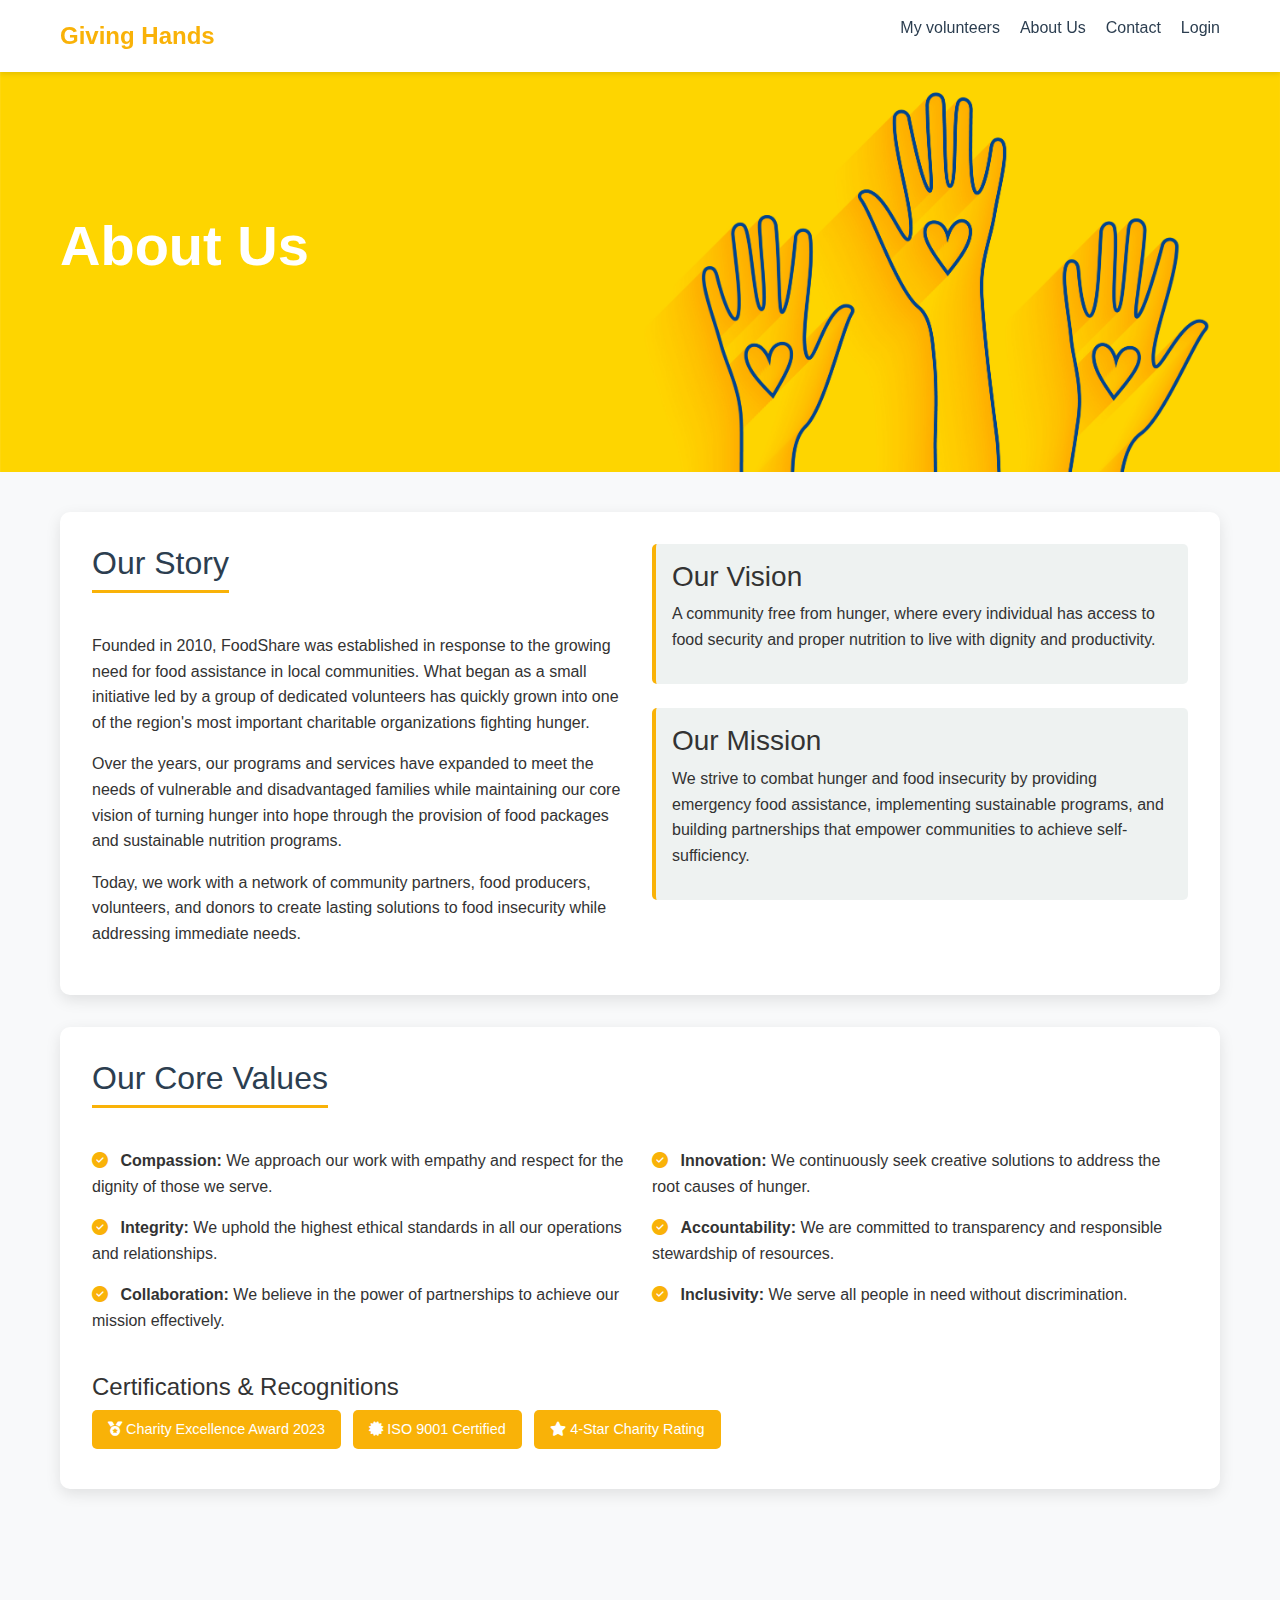
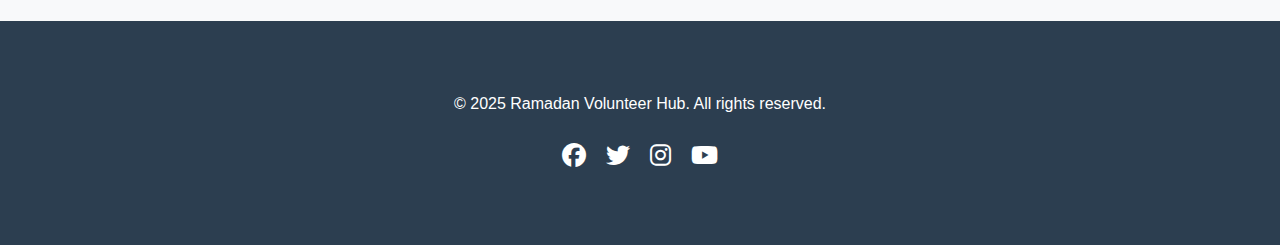
==== views/aboutus.html @ 97ccca8a "Merge branch 'YanalThaer:main' into main" ====
<!DOCTYPE html>
<html lang="en">
<head>
  <meta charset="UTF-8">
  <meta name="viewport" content="width=device-width, initial-scale=1.0">
  <title>About Us - Turning Hunger Into Hope</title>
  <link href="https://cdnjs.cloudflare.com/ajax/libs/bootstrap/5.3.0/css/bootstrap.min.css" rel="stylesheet">
  <link href="https://cdnjs.cloudflare.com/ajax/libs/font-awesome/6.4.0/css/all.min.css" rel="stylesheet">
  <link rel="stylesheet" href="../css/about-style.css">
  <link rel="stylesheet" href="../css/style.css">
  <style>
    
    
  </style>
</head>
<body>


  <nav>
    <div class="nav-container">
        <div class="logo"><a href="../index.html" style="text-decoration: none; color: #F9B208;">Giving Hands</a></div>
        <ul class="nav-links">
            <li><a href="#opportunities">My volunteers</a></li>               
            <li><a href="../views/aboutus.html">About Us</a></li>
            <li><a href="../views/contact-us.html">Contact</a></li>
            <li><a href="../views/login.html">Login</a></li>
        </ul>
    </div>
</nav>

  <!-- Page Header -->
  <header class="page-header"style="background-image: url(../images/tree1.jpg);">
    <div class="container text-center" >
      <h1 class="display-4"style="font-weight:700;text-align:left;">About Us</h1>
    </div>
  </header>

  <!-- Main Content -->
  <div class="container">
    <!-- About Us Section -->
    <section class="about-section">
      <div class="row">
        <div class="col-md-6">
          <h2 class="section-title">Our Story</h2>
          <p>Founded in 2010, FoodShare was established in response to the growing need for food assistance in local communities. What began as a small initiative led by a group of dedicated volunteers has quickly grown into one of the region's most important charitable organizations fighting hunger.</p>
          <p>Over the years, our programs and services have expanded to meet the needs of vulnerable and disadvantaged families while maintaining our core vision of turning hunger into hope through the provision of food packages and sustainable nutrition programs.</p>
          <p>Today, we work with a network of community partners, food producers, volunteers, and donors to create lasting solutions to food insecurity while addressing immediate needs.</p>
        </div>
        <div class="col-md-6">
          <div class="mission-card mb-4">
            <h3>Our Vision</h3>
            <p>A community free from hunger, where every individual has access to food security and proper nutrition to live with dignity and productivity.</p>
          </div>
          <div class="mission-card">
            <h3>Our Mission</h3>
            <p>We strive to combat hunger and food insecurity by providing emergency food assistance, implementing sustainable programs, and building partnerships that empower communities to achieve self-sufficiency.</p>
          </div>
        </div>
      </div>
    </section>

    <!-- Our Values -->
    <section class="about-section">
      <h2 class="section-title">Our Core Values</h2>
      <div class="row">
        <div class="col-md-6">
          <ul class="list-unstyled values-list">
            <li><i class="fas fa-check-circle"></i> <strong>Compassion:</strong> We approach our work with empathy and respect for the dignity of those we serve.</li>
            <li><i class="fas fa-check-circle"></i> <strong>Integrity:</strong> We uphold the highest ethical standards in all our operations and relationships.</li>
            <li><i class="fas fa-check-circle"></i> <strong>Collaboration:</strong> We believe in the power of partnerships to achieve our mission effectively.</li>
          </ul>
        </div>
        <div class="col-md-6">
          <ul class="list-unstyled values-list">
            <li><i class="fas fa-check-circle"></i> <strong>Innovation:</strong> We continuously seek creative solutions to address the root causes of hunger.</li>
            <li><i class="fas fa-check-circle"></i> <strong>Accountability:</strong> We are committed to transparency and responsible stewardship of resources.</li>
            <li><i class="fas fa-check-circle"></i> <strong>Inclusivity:</strong> We serve all people in need without discrimination.</li>
          </ul>
        </div>
      </div>
      <div class="mt-4">
        <h4>Certifications & Recognitions</h4>
        <div>
          <span class="certificate-badge"><i class="fas fa-medal"></i> Charity Excellence Award 2023</span>
          <span class="certificate-badge"><i class="fas fa-certificate"></i> ISO 9001 Certified</span>
          <span class="certificate-badge"><i class="fas fa-star"></i> 4-Star Charity Rating</span>
        </div>
      </div>
    </section>
  </div>

  <footer>
    <div class="container">
        <p>&copy; 2025 Ramadan Volunteer Hub. All rights reserved.</p>
        <div class="social-links">
            <a href="#"><i class="fab fa-facebook"></i></a>
            <a href="#"><i class="fab fa-twitter"></i></a>
            <a href="#"><i class="fab fa-instagram"></i></a>
            <a href="#"><i class="fab fa-youtube"></i></a>
        </div>
    </div>
</footer>
</body>
</html>
---- css/about-style.css ----
:root {
  --primary: #2C3E50;
  --secondary: #5C8374;
  --accent: #F9B208;
  --background: #F8F9FA;
  --text: #333;
  --light: #fff;
}

body {
  background-color: var(--background);
  color: var(--text);
  font-family: 'Segoe UI', Tahoma, Geneva, Verdana, sans-serif;
}



header {
background: linear-gradient(rgba(0, 0, 0, 0.7), rgba(0, 0, 0, 0.7)), url('mosque-bg.jpg');
background-size: cover;
background-position: center;
color: var(--light);
text-align: center;
padding: 100px 20px;
}

.countdown-container {
background-color: var(--primary);
border-radius: 10px;
padding: 20px;
width: 80%;
max-width: 800px;
margin: -50px auto 0;
position: relative;
box-shadow: 0 5px 15px rgba(0, 0, 0, 0.1);
}

.countdown {
display: flex;
justify-content: space-around;
}

.countdown-item {
text-align: center;
}

.countdown-item span {
font-size: 2rem;
font-weight: bold;
}

nav {
background-color: var(--light);
box-shadow: 0 2px 5px rgba(0, 0, 0, 0.1);
position: sticky;
top: 0;
z-index: 100;
}

.nav-container {
display: flex;
justify-content: space-between;
align-items: center;
max-width: 1200px;
margin: 0 auto;
padding: 15px 20px;
}

.logo {
font-size: 1.5rem;
font-weight: bold;
color: var(--primary);
}

.nav-links {
display: flex;
list-style: none;
}

.nav-links li {
margin-left: 20px;
}

.nav-links a {
text-decoration: none;
color: var(--primary);
font-weight: 500;
transition: color 0.3s;
}

.nav-links a:hover {
color: var(--accent);
}

.page-header::before {
  content: "";
  position: absolute;
  top: 0;
  left: 0;
  width: 100%;
  height: 100%;
  background: url('/api/placeholder/1600/400') center/cover no-repeat;
  opacity: 0.2;
  z-index: 0;
}

.page-header h1 {
  position: relative;
  z-index: 1;
}

.section-title {
  color: var(--primary);
  border-bottom: 3px solid var(--accent);
  display: inline-block;
  padding-bottom: 0.5rem;
  margin-bottom: 1.5rem;
}

.about-section {
  background-color: var(--light);
  border-radius: 10px;
  padding: 2rem;
  box-shadow: 0 5px 15px rgba(0,0,0,0.1);
  margin-bottom: 2rem;
}

.mission-card {
  border-left: 4px solid var(--accent);
  padding: 1rem;
  margin-bottom: 1.5rem;
  background-color: rgba(92, 131, 116, 0.1);
  border-radius: 5px;
}

.stat-card {
  text-align: center;
  padding: 1.5rem;
  background-color: var(--light);
  border-radius: 10px;
  box-shadow: 0 5px 15px rgba(0,0,0,0.08);
  margin-bottom: 1.5rem;
  transition: transform 0.3s ease;
}

.stat-card:hover {
  transform: translateY(-5px);
}

.stat-card .stat-icon {
  font-size: 2.5rem;
  margin-bottom: 1rem;
  color: var(--accent);
}

.stat-card .stat-number {
  font-size: 2rem;
  font-weight: bold;
  color: var(--primary);
  margin-bottom: 0.5rem;
}

.team-member {
  text-align: center;
  margin-bottom: 2rem;
}

.team-member img {
  width: 200px;
  height: 200px;
  border-radius: 50%;
  object-fit: cover;
  border: 5px solid var(--secondary);
  margin-bottom: 1rem;
}

.team-member .member-name {
  font-weight: bold;
  color: var(--primary);
  margin-bottom: 0.25rem;
}

.team-member .member-title {
  color: var(--secondary);
  font-style: italic;
}

.timeline {
  position: relative;
  padding: 2rem 0;
}

.timeline::before {
  content: '';
  position: absolute;
  height: 100%;
  width: 4px;
  background: var(--secondary);
  left: 50%;
  transform: translateX(-50%);
  top: 0;
}

.timeline-item {
  margin-bottom: 2rem;
  position: relative;
}

.timeline-content {
  background: var(--light);
  border-radius: 10px;
  padding: 1.5rem;
  box-shadow: 0 5px 15px rgba(0,0,0,0.1);
  position: relative;
  width: 45%;
}

.timeline-item:nth-child(odd) .timeline-content {
  margin-left: auto;
}

.timeline-item:nth-child(even) .timeline-content {
  margin-right: auto;
}

.timeline-content::before {
  content: '';
  position: absolute;
  width: 20px;
  height: 20px;
  background: var(--accent);
  border-radius: 50%;
  top: 20px;
}

.timeline-item:nth-child(odd) .timeline-content::before {
  left: -60px;
}

.timeline-item:nth-child(even) .timeline-content::before {
  right: -60px;
}

.timeline-year {
  font-weight: bold;
  color: var(--accent);
  margin-bottom: 0.5rem;
}

.cta-section {
  background-color: var(--primary);
  color: var(--light);
  padding: 3rem 0;
  margin: 3rem 0;
  text-align: center;
}

.cta-btn {
  background-color: var(--accent);
  color: var(--primary);
  border: none;
  border-radius: 5px;
  padding: 0.75rem 2rem;
  font-weight: bold;
  margin-top: 1rem;
  transition: all 0.3s ease;
}

.cta-btn:hover {
  background-color: #e9a400;
  transform: translateY(-2px);
}

.partner-logo {
  display: flex;
  justify-content: center;
  align-items: center;
  height: 100px;
  padding: 1rem;
  background-color: var(--light);
  border-radius: 10px;
  margin-bottom: 1.5rem;
  box-shadow: 0 5px 15px rgba(0,0,0,0.08);
}

.partner-logo img {
  max-width: 100%;
  max-height: 70px;
}

.home-icon {
  font-size: 1.5rem;
}

.values-list li {
  margin-bottom: 1rem;
}

.values-list li i {
  color: var(--accent);
  margin-right: 0.5rem;
}

.certificate-badge {
  display: inline-block;
  padding: 0.5rem 1rem;
  background-color: var(--accent);
  color: var(--light);
  border-radius: 5px;
  margin-right: 0.5rem;
  margin-bottom: 0.5rem;
  font-size: 0.9rem;
}

@media (max-width: 768px) {
  .timeline::before {
    left: 20px;
    transform: none;
  }
  
  .timeline-content {
    width: 90%;
    margin-left: 40px !important;
    margin-right: auto !important;
  }
  
  .timeline-item:nth-child(odd) .timeline-content::before,
  .timeline-item:nth-child(even) .timeline-content::before {
    left: -30px;
    right: auto;
  }
}
---- css/style.css ----
:root {
    --primary: #2C3E50;
    --secondary: #5C8374;
    --accent: #F9B208;
    --background: #F8F9FA;
    --text: #333;
    --light: #fff;
}

* {
    margin: 0;
    padding: 0;
    box-sizing: border-box;
    font-family: 'Segoe UI', Tahoma, Geneva, Verdana, sans-serif;
}

body {
    background-color: var(--background);
    color: var(--text);
    line-height: 1.6;
}

header {
    background-image: url('../images/tree1.jpg');
    background-size: cover;
    background-position: center;
    color: var(--light);
    text-align: left;
    padding: 100px 20px;
    height: 400px;
}

.countdown-container {
    background-color: var(--primary);
    border-radius: 10px;
    padding: 20px;
    width: 80%;
    max-width: 800px;
    margin: -50px auto 0;
    position: relative;
    box-shadow: 0 5px 15px rgba(0, 0, 0, 0.1);
}

.countdown {
    display: flex;
    justify-content: space-around;
}

.countdown-item {
    text-align: center;
}

.countdown-item span {
    font-size: 2rem;
    font-weight: bold;
}

nav {
    background-color: var(--light);
    box-shadow: 0 2px 5px rgba(0, 0, 0, 0.1);
    position: sticky;
    top: 0;
    z-index: 100;
}

.nav-container {
    display: flex;
    justify-content: space-between;
    align-items: center;
    max-width: 1200px;
    margin: 0 auto;
    padding: 15px 20px;
}

.logo {
    font-size: 1.5rem;
    font-weight: bold;
    color: var(--primary);
}

.nav-links {
    display: flex;
    list-style: none;
}

.nav-links li {
    margin-left: 20px;
}

.nav-links a {
    text-decoration: none;
    color: var(--primary);
    font-weight: 500;
    transition: color 0.3s;
}

.nav-links a:hover {
    color: var(--accent);
}

.btn {
    background-color: var(--light);
    color: var(--primary);
    padding: 10px 20px;
    border: none;
    border-radius: 5px;
    cursor: pointer;
    font-weight: bold;
    transition: background-color 0.3s;
    margin-top: 30px;
    width: 13%;
    font-size: 15px;
}

.back-button {
    text-decoration: none;
    color: white;
    font-size: 18px;
    margin-left: 15px;
}

.details-container {
    display: flex;
    justify-content: center;
    align-items: center;
    flex-wrap: wrap;
    margin: 20px;
}

.charity-image img {
    width: 300px;
    height: 300px;
    object-fit: cover;
    border-radius: 10px;
    box-shadow: 0px 0px 10px #ddd;
}

.charity-info {
    max-width: 500px;
    margin-left: 20px;
    text-align: left;
}

.charity-info h2 {
    color: #333;
}

.charity-info h3 {
    margin-top: 10px;
}

.charity-info ul {
    padding: 0;
    list-style: none;
}

.charity-info ul li {
    background: #e8f5e9;
    padding: 10px;
    margin: 5px 0;
    border-radius: 5px;
}

.btn:hover {
    background-color: #e8a800;
}

.container {
    max-width: 1200px;
    margin: 0 auto;
    padding: 40px 20px;
}

.section-title {
    text-align: center;
    margin-bottom: 40px;
}

.section-title h2 {
    font-size: 2rem;
    color: var(--primary);
    position: relative;
    display: inline-block;
    padding-bottom: 10px;
}

.opportunity-card {
    background: white;
    box-shadow: 0px 0px 10px #ddd;
    border-radius: 10px;
    overflow: hidden;
    margin: 15px;
    padding: 15px;
    text-align: center;
}

#opportunitiesContainer {
    display: flex;
    flex-wrap: wrap;
    gap: 20px; /* المسافة بين البطاقات */
    justify-content: center; /* توسيط العناصر */
}

.opportunity-card {
    width: 300px; /* حجم البطاقة */
    background: white;
    box-shadow: 0px 0px 10px #ddd;
    border-radius: 10px;
    overflow: hidden;
    text-align: center;
    padding: 15px;
}

.opportunity-card img {
    width: 100%;
    height: 200px;
    object-fit: cover;
    border-radius: 8px;
}


.opportunity-card img {
    width: 100%;
    height: 200px;
    object-fit: cover;
    border-radius: 8px;
}

.card-footer {
    display: flex;
    justify-content: space-between;
    padding: 10px 0;
}

.card-footer .contact a {
    text-decoration: none;
    color: #007bff;
}


.section-title h2::after {
    content: '';
    position: absolute;
    width: 60%;
    height: 3px;
    background-color: var(--accent);
    bottom: 0;
    left: 20%;
}

.opportunities {
    display: grid;
    grid-template-columns: repeat(auto-fill, minmax(300px, 1fr));
    gap: 30px;
}

.opportunity-card {
    background-color: var(--light);
    border-radius: 10px;
    overflow: hidden;
    box-shadow: 0 5px 15px rgba(0, 0, 0, 0.1);
    transition: transform 0.3s;
}

.opportunity-card:hover {
    transform: translateY(-10px);
}

.card-img {
    height: 200px;
    overflow: hidden;
}

.card-img img {
    width: 100%;
    height: 100%;
    object-fit: cover;
}

.card-content {
    padding: 20px;
}

.card-content h3 {
    color: var(--primary);
    margin-bottom: 10px;
}

.card-footer {
    display: flex;
    justify-content: space-between;
    align-items: center;
    padding: 15px 20px;
    background-color: #f5f5f5;
}

.location {
    display: flex;
    align-items: center;
    color: var(--secondary);
}

.spots {
    font-weight: bold;
    color: var(--primary);
}

#signup-form {
    background-color: var(--light);
    padding: 30px;
    border-radius: 10px;
    box-shadow: 0 5px 15px rgba(0, 0, 0, 0.1);
    max-width: 600px;
    margin: 0 auto;
}

.form-group {
    margin-bottom: 20px;
}

.form-group label {
    display: block;
    margin-bottom: 5px;
    font-weight: 500;
}

.form-group input, 
.form-group select,
.form-group textarea {
    width: 100%;
    padding: 10px;
    border: 1px solid #ddd;
    border-radius: 5px;
}

.form-group textarea {
    height: 100px;
}

.features {
    display: grid;
    grid-template-columns: repeat(auto-fill, minmax(300px, 1fr));
    gap: 30px;
}

.feature {
    text-align: center;
    padding: 30px;
    background-color: var(--light);
    border-radius: 10px;
    box-shadow: 0 5px 15px rgba(0, 0, 0, 0.1);
}

.feature i {
    font-size: 2.5rem;
    color: var(--accent);
    margin-bottom: 20px;
}

footer {
    background-color: var(--primary);
    color: var(--light);
    text-align: center;
    padding: 30px 0;
    margin-top: 60px;
}

.social-links {
    display: flex;
    justify-content: center;
    margin-top: 20px;
}

.social-links a {
    color: var(--light);
    margin: 0 10px;
    font-size: 1.5rem;
}

@media (max-width: 768px) {
    .countdown {
        flex-wrap: wrap;
    }
    
    .countdown-item {
        width: 50%;
        margin-bottom: 20px;
    }
    
    .nav-links {
        display: none;
    }
}
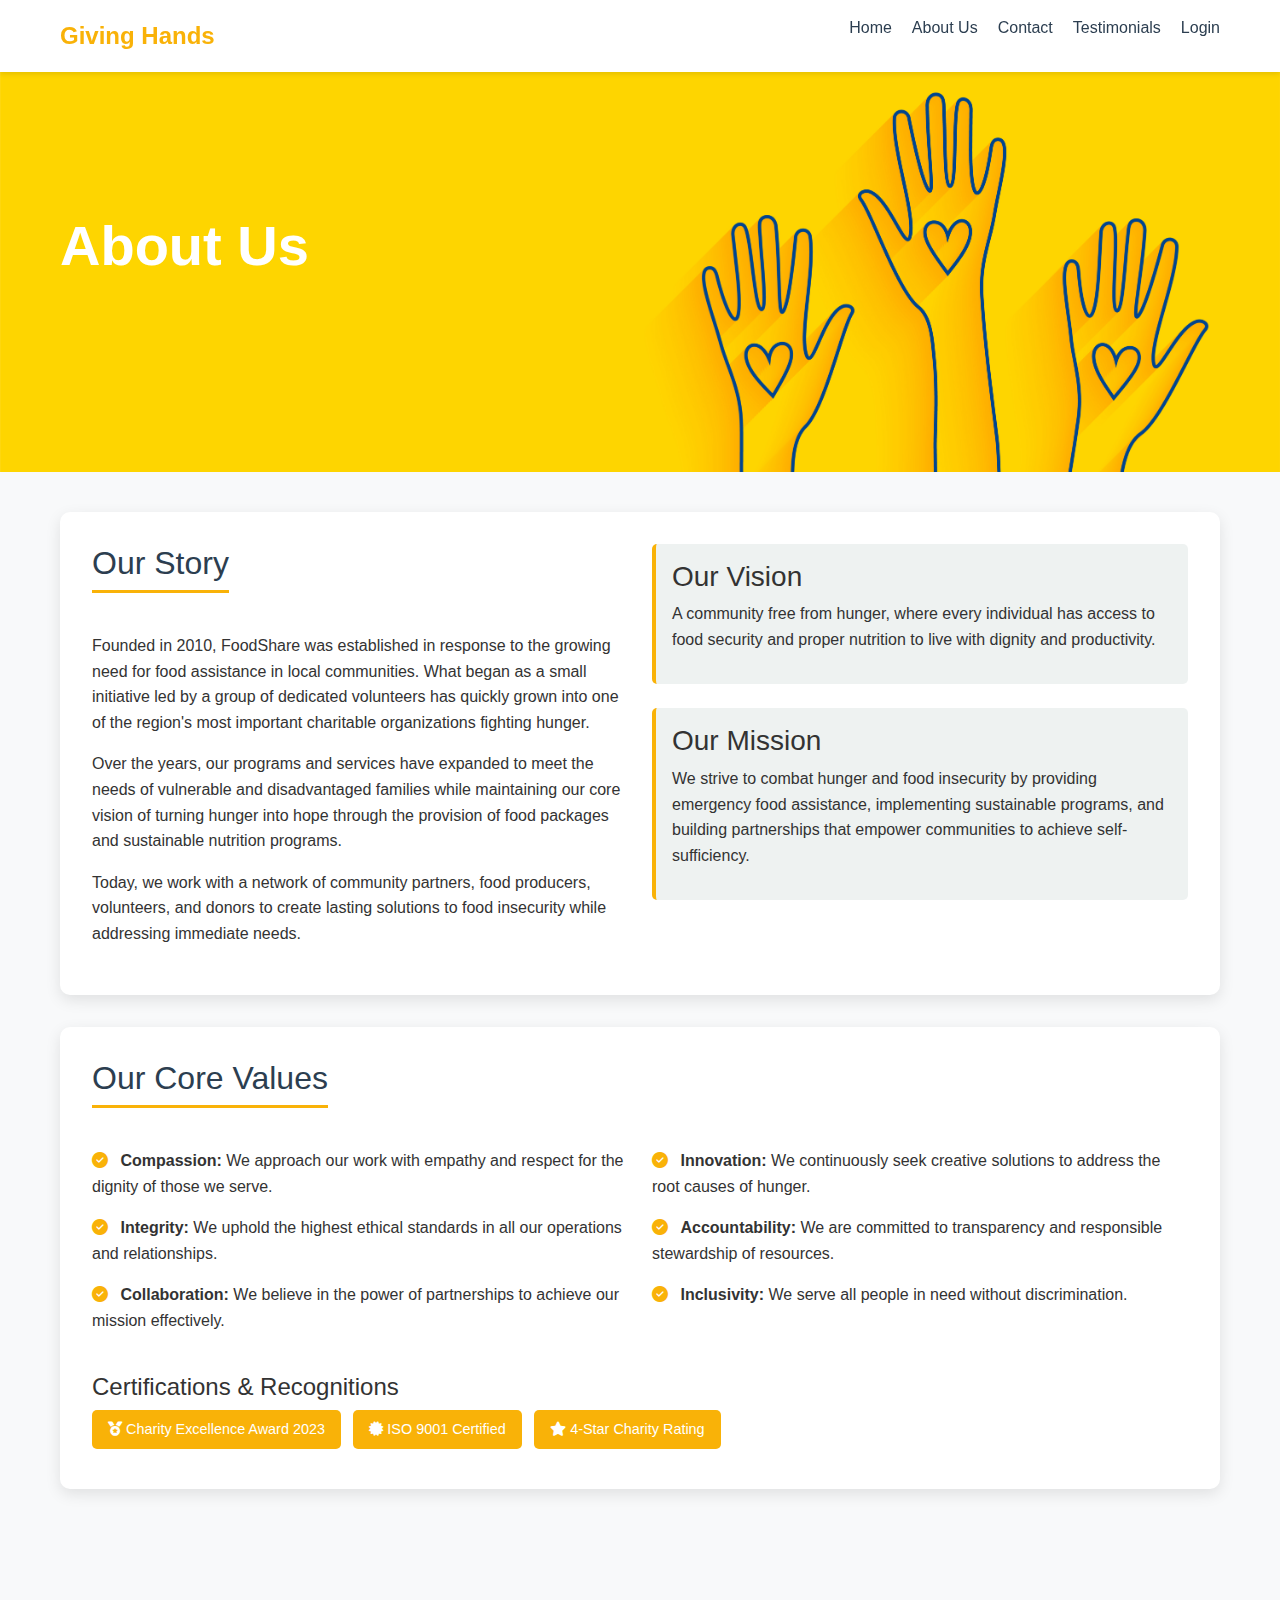
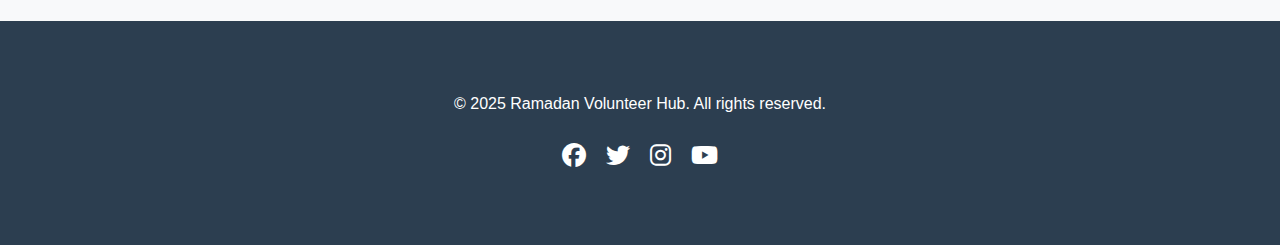
==== commit 6b603392: "a" ====
--- a/views/aboutus.html
+++ b/views/aboutus.html
@@ -20,10 +20,11 @@
     <div class="nav-container">
         <div class="logo"><a href="../index.html" style="text-decoration: none; color: #F9B208;">Giving Hands</a></div>
         <ul class="nav-links">
-            <li><a href="#opportunities">My volunteers</a></li>               
+            <li><a href="../index.html">Home</a></li>               
             <li><a href="../views/aboutus.html">About Us</a></li>
             <li><a href="../views/contact-us.html">Contact</a></li>
-            <li><a href="../views/login.html">Login</a></li>
+            <li><a href="../views/testomonial.html">Testimonials</a></li>
+            <li><a href="../views/login.html" class="login-link">Login</a></li>
         </ul>
     </div>
 </nav>
--- a/css/style.css
+++ b/css/style.css
@@ -128,6 +128,9 @@
 }
 
 .charity-image img {
+    margin-top: -200px;
+    margin-right:30px ;
+
     width: 300px;
     height: 300px;
     object-fit: cover;
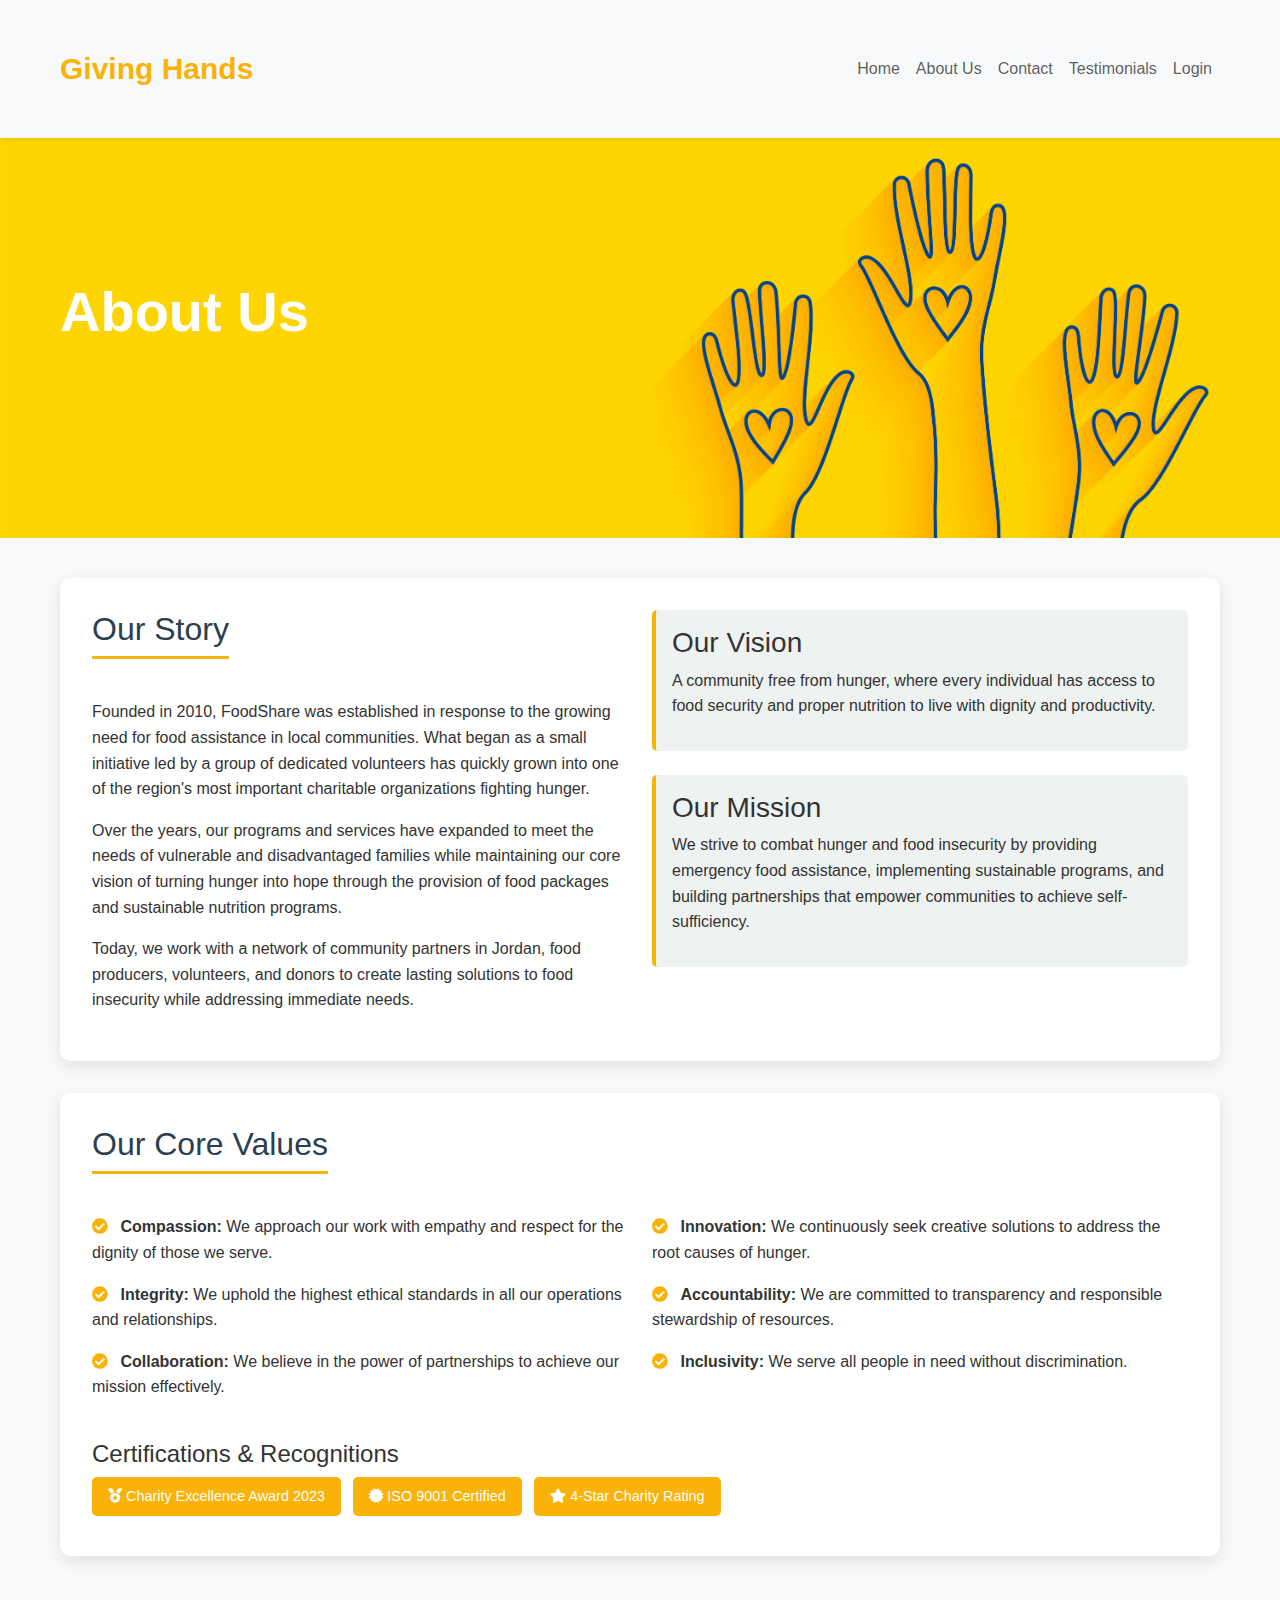
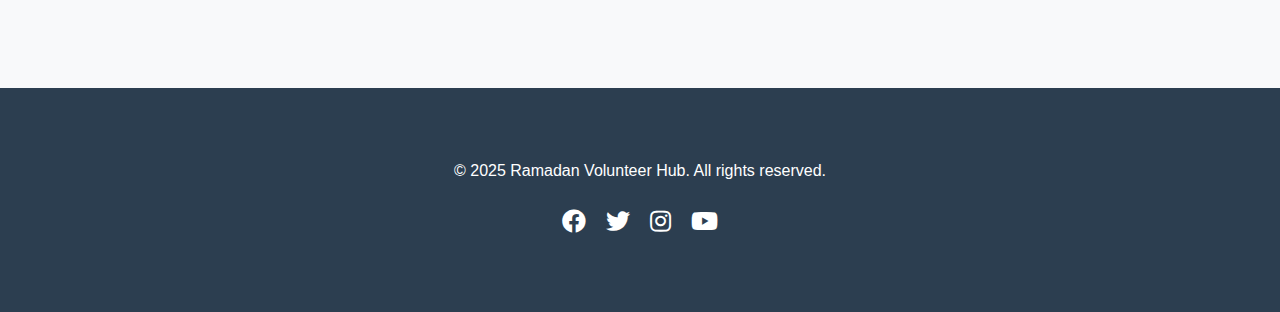
==== commit e71fbe9d: "yanal" ====
--- a/views/aboutus.html
+++ b/views/aboutus.html
@@ -4,29 +4,39 @@
   <meta charset="UTF-8">
   <meta name="viewport" content="width=device-width, initial-scale=1.0">
   <title>About Us - Turning Hunger Into Hope</title>
-  <link href="https://cdnjs.cloudflare.com/ajax/libs/bootstrap/5.3.0/css/bootstrap.min.css" rel="stylesheet">
+  <link href="https://cdn.jsdelivr.net/npm/bootstrap@5.3.0/dist/css/bootstrap.min.css" rel="stylesheet">
   <link href="https://cdnjs.cloudflare.com/ajax/libs/font-awesome/6.4.0/css/all.min.css" rel="stylesheet">
+  <link rel="stylesheet" href="https://cdnjs.cloudflare.com/ajax/libs/font-awesome/5.15.3/css/all.min.css">
+
   <link rel="stylesheet" href="../css/about-style.css">
   <link rel="stylesheet" href="../css/style.css">
   <style>
-    
-    
+    .navyy a:hover {
+     color: var(--accent);
+}
+
   </style>
 </head>
 <body>
 
 
-  <nav>
-    <div class="nav-container">
-        <div class="logo"><a href="../index.html" style="text-decoration: none; color: #F9B208;">Giving Hands</a></div>
-        <ul class="nav-links">
-            <li><a href="../index.html">Home</a></li>               
-            <li><a href="../views/aboutus.html">About Us</a></li>
-            <li><a href="../views/contact-us.html">Contact</a></li>
-            <li><a href="../views/testomonial.html">Testimonials</a></li>
-            <li><a href="../views/login.html" class="login-link">Login</a></li>
-        </ul>
-    </div>
+ <!-- Navbar -->
+ <nav class="navbar navbar-expand-lg navbar-light bg-light p-0 shadow-sm navbar-custom">
+  <div class="container">
+      <a class="navbar-brand" href="../index.html" style="color: #F9B208; font-weight: bold; font-size: 30px; ">Giving Hands</a>
+      <button class="navbar-toggler" type="button" data-bs-toggle="collapse" data-bs-target="#navbarNav" aria-controls="navbarNav" aria-expanded="false" aria-label="Toggle navigation">
+          <span class="navbar-toggler-icon"></span>
+      </button>
+      <div class="collapse navbar-collapse" id="navbarNav">
+          <ul class="navbar-nav ms-auto">
+              <li class="nav-item navyy"><a class="nav-link " href="../index.html">Home</a></li>
+              <li class="nav-item navyy"><a class="nav-link" href="../views/aboutus.html">About Us</a></li>
+              <li class="nav-item navyy"><a class="nav-link" href="../views/contact-us.html">Contact</a></li>
+              <li class="nav-item navyy"><a class="nav-link" href="../views/testomonial.html">Testimonials</a></li>
+              <li class="nav-item navyy"><a class="nav-link" href="../views/login.html" id="dylog">Login</a></li>
+          </ul>
+      </div>
+  </div>
 </nav>
 
   <!-- Page Header -->
@@ -45,7 +55,7 @@
           <h2 class="section-title">Our Story</h2>
           <p>Founded in 2010, FoodShare was established in response to the growing need for food assistance in local communities. What began as a small initiative led by a group of dedicated volunteers has quickly grown into one of the region's most important charitable organizations fighting hunger.</p>
           <p>Over the years, our programs and services have expanded to meet the needs of vulnerable and disadvantaged families while maintaining our core vision of turning hunger into hope through the provision of food packages and sustainable nutrition programs.</p>
-          <p>Today, we work with a network of community partners, food producers, volunteers, and donors to create lasting solutions to food insecurity while addressing immediate needs.</p>
+          <p>Today, we work with a network of community partners in Jordan, food producers, volunteers, and donors to create lasting solutions to food insecurity while addressing immediate needs.</p>
         </div>
         <div class="col-md-6">
           <div class="mission-card mb-4">
@@ -101,6 +111,30 @@
         </div>
     </div>
 </footer>
+
+<script src="../js/home.js"></script>
+<script>
+   window.addEventListener('load', checkScroll);
+        window.addEventListener('scroll', checkScroll);
+
+  document.addEventListener("DOMContentLoaded", function () {
+    const menuToggle = document.querySelector(".menu-toggle");
+    const navLinks = document.querySelector(".nav-links");
+
+    menuToggle.addEventListener("click", function () {
+        navLinks.classList.toggle("active");
+    });
+  });
+
+    // إضافة تأثير التمرير للنافبار
+    window.addEventListener('scroll', function () {
+        var header = document.querySelector('header');
+        header.classList.toggle('sticky', window.scrollY > 0);
+    });
+
+</script>
+<script src="https://cdn.jsdelivr.net/npm/bootstrap@5.3.0/dist/js/bootstrap.bundle.min.js"></script>
+
 </body>
 </html>
 
--- a/css/about-style.css
+++ b/css/about-style.css
@@ -311,7 +311,45 @@
   margin-bottom: 0.5rem;
   font-size: 0.9rem;
 }
-
+/* جعل النافبار شفافًا */
+nav {
+  background-color: transparent !important; /* شفاف */
+  box-shadow: none; /* إزالة الظل */
+  position: fixed; /* ثابت في الأعلى */
+  width: 100%;
+  z-index: 1000;
+  transition: background-color 0.3s ease; /* تأثير انتقالي */
+}
+
+/* إضافة ظل للنص في النافبار */
+.nav-links a, .logo {
+  color: white !important; /* لون النص أبيض */
+  text-shadow: 2px 2px 4px rgba(0, 0, 0, 0.5); /* ظل للنص */
+}
+
+/* تغيير لون النافبار عند التمرير */
+nav.scrolled {
+  background-color: rgba(255, 255, 255, 0.9) !important; /* خلفية بيضاء شفافة */
+  box-shadow: 0 2px 5px rgba(0, 0, 0, 0.1); /* إعادة الظل */
+}
+
+nav.scrolled .nav-links a,
+nav.scrolled .logo {
+  color: var(--primary) !important; /* لون النص يعود إلى الأصلي */
+  text-shadow: none; /* إزالة الظل */
+}
+
+/* تحسين زر "Get Involved" */
+.btn {
+  background-color: rgba(255, 255, 255, 0.9); /* خلفية شفافة */
+  color: var(--primary) !important; /* لون النص */
+  border: none; /* إزالة الحدود */
+  transition: background-color 0.3s ease; /* تأثير انتقالي */
+}
+
+.btn:hover {
+  background-color: rgba(255, 255, 255, 1); /* خلفية بيضاء غير شفافة */
+}
 @media (max-width: 768px) {
   .timeline::before {
     left: 20px;
@@ -329,4 +367,4 @@
     left: -30px;
     right: auto;
   }
-}+}
--- a/css/style.css
+++ b/css/style.css
@@ -54,6 +54,9 @@
     font-size: 2rem;
     font-weight: bold;
 }
+.nav-links a:hover {
+    color: var(--accent);
+    }
 
 nav {
     background-color: var(--light);
@@ -62,14 +65,16 @@
     top: 0;
     z-index: 100;
 }
-
+.nav-links a:hover {
+    color: var(--accent) !important;
+    }
+    
 .nav-container {
     display: flex;
     justify-content: space-between;
     align-items: center;
     max-width: 1200px;
     margin: 0 auto;
-    padding: 15px 20px;
 }
 
 .logo {
@@ -97,6 +102,7 @@
 .nav-links a:hover {
     color: var(--accent);
 }
+
 
 .btn {
     background-color: var(--light);
@@ -359,6 +365,12 @@
     color: var(--accent);
     margin-bottom: 20px;
 }
+.menu-toggle {
+    display: none;
+    font-size: 1.8rem;
+    cursor: pointer;
+    color: var(--primary);
+}
 
 footer {
     background-color: var(--primary);
@@ -379,7 +391,76 @@
     margin: 0 10px;
     font-size: 1.5rem;
 }
-
+/* تقليل البادنج في النافبار */
+.navbar-custom {
+    padding-top: 0 !important;
+    padding-bottom: 0 !important; 
+}
+/* تنسيق الـ Header */
+.header-title {
+    font-size: 50px; /* حجم الخط الافتراضي */
+    margin-bottom: 20px; /* تباعد بين العنوان والنص */
+}
+
+.header-subtitle {
+    font-size: 20px; /* حجم الخط الافتراضي */
+    margin-bottom: 30px; /* تباعد بين النص والزر */
+}
+
+.header-button {
+    color: #2C3E50; /* لون النص */
+    font-size: 15px; /* حجم الخط الافتراضي */
+    width: 13%; /* عرض الزر الافتراضي */
+    padding: 10px 20px; /* بادنج داخلي */
+    text-decoration: none; /* إزالة التسطير */
+    border-radius: 5px; /* زوايا مدورة */
+    transition: background-color 0.3s ease; /* تأثير انتقالي */
+}
+
+.header-button:hover {
+    background-color: rgba(255, 255, 255, 0.9); /* لون الخلفية عند التحويم */
+}
+
+
+@media (max-width: 992px) {
+    .navbar-custom {
+        padding-top: 0.5rem; 
+        padding-bottom: 0.5rem; 
+    }
+
+    .navbar-nav {
+        padding-top: 1rem; /* إضافة بادنج صغير للقائمة المنسدلة */
+    }
+
+    .navbar-toggler {
+        margin-top: 0.5rem; /* تحسين موضع زر القائمة المنسدلة */
+    }
+}
+@media (max-width: 768px) {
+    .nav-links {
+        display: none;
+        flex-direction: column;
+        width: 100%;
+        background: var(--light);
+        position: absolute;
+        top: 60px;
+        left: 0;
+        box-shadow: 0 4px 6px rgba(0, 0, 0, 0.1);
+    }
+
+    .nav-links.active {
+        display: flex;
+    }
+
+    .nav-links li {
+        text-align: center;
+        margin: 10px 0;
+    }
+
+    .menu-toggle {
+        display: block;
+    }
+}
 @media (max-width: 768px) {
     .countdown {
         flex-wrap: wrap;
@@ -393,4 +474,121 @@
     .nav-links {
         display: none;
     }
+}
+@media (max-width: 992px) {
+    .charity-image {
+        margin-top: 200px;
+    }
+    .charity-info{
+        margin-top: 25px;
+    }
+}
+@media (max-width: 768px) {
+    .charity-image {
+        margin-top: 200px;
+    }
+    .charity-info{
+        margin-top: 25px;
+    }
+}
+@media (max-width: 576px) {
+    .charity-image {
+        margin-top: 200px;
+    }
+    .charity-info{
+        margin-top: 25px;
+    }
+}
+/* تحسين تنسيق النص والأزرار للشاشات الصغيرة */
+@media (max-width: 768px) {
+    .details-container {
+        flex-direction: column; /* تغيير اتجاه العناصر إلى عمودي */
+        align-items: center; /* توسيط العناصر */
+    }
+
+    .charity-image {
+        margin-top: 20px; /* إضافة مسافة علوية */
+        text-align: center; /* توسيط الصورة */
+    }
+
+
+
+    .charity-info h2 {
+        font-size: 24px; /* تصغير حجم العنوان */
+    }
+
+    .charity-info p {
+        font-size: 14px; /* تصغير حجم النص */
+    }
+
+    .charity-info h6 {
+        font-size: 16px; /* تصغير حجم العناوين الفرعية */
+    }
+
+    .charity-info button {
+        width: 100%; /* جعل الزر يأخذ العرض الكامل */
+        margin-top: 10px; /* إضافة مسافة علوية */
+    }
+}
+
+
+/* تحسين التنسيق للشاشات الصغيرة */
+@media (max-width: 768px) {
+    .header-title {
+        font-size: 36px; /* تصغير حجم العنوان */
+    }
+
+    .header-subtitle {
+        font-size: 16px; /* تصغير حجم النص */
+    }
+
+    .header-button {
+        width: 50%; /* زيادة عرض الزر */
+        font-size: 14px; /* تصغير حجم الخط */
+    }
+}
+
+@media (max-width: 576px) {
+    .header-title {
+        font-size: 28px; /* تصغير حجم العنوان أكثر */
+    }
+
+    .header-subtitle {
+        font-size: 14px; /* تصغير حجم النص أكثر */
+    }
+
+    .header-button {
+        width: 70%; /* زيادة عرض الزر أكثر */
+        font-size: 12px; /* تصغير حجم الخط أكثر */
+    }
+}
+/* تحسين تنسيق النص والأزرار للشاشات الصغيرة */
+@media (max-width: 768px) {
+    .details-container {
+        flex-direction: column; /* تغيير اتجاه العناصر إلى عمودي */
+        align-items: center; /* توسيط العناصر */
+    }
+
+    .charity-image {
+        margin-top: 200px; /* إضافة مسافة علوية */
+        text-align: center; /* توسيط الصورة */
+    }
+
+
+    .charity-info h2 {
+        font-size: 24px; /* تصغير حجم العنوان */
+    }
+
+    .charity-info p {
+        font-size: 14px; /* تصغير حجم النص */
+    }
+
+    .charity-info h6 {
+        font-size: 16px; /* تصغير حجم العناوين الفرعية */
+    }
+
+    .charity-info button {
+        width: 100%; /* جعل الزر يأخذ العرض الكامل */
+        margin-top: 10px; /* إضافة مسافة علوية */
+    }
 }